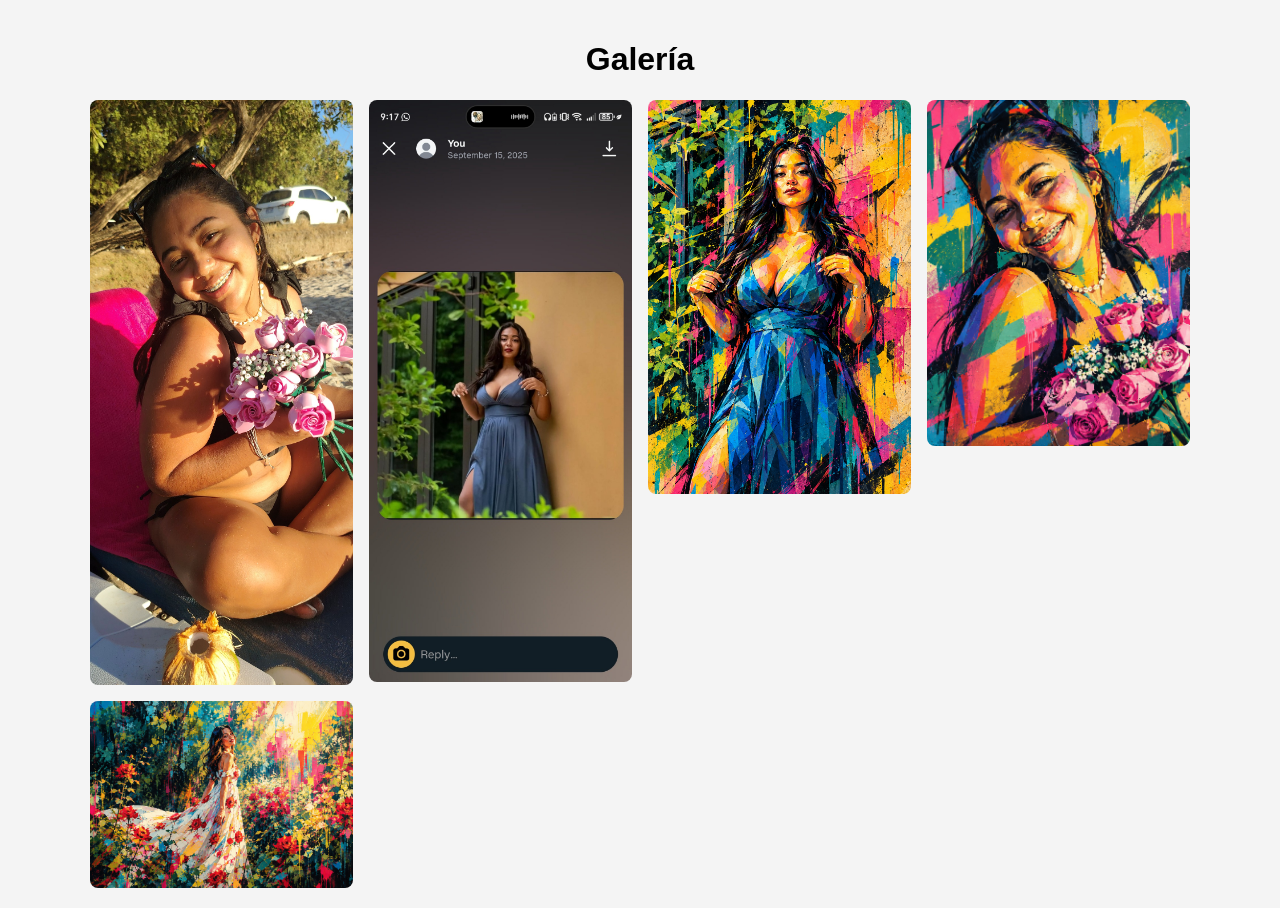
==== index.html @ f98235e9 "asdf" ====
<!DOCTYPE html>
<html lang="es">
<head>
  <meta charset="UTF-8">
  <meta name="viewport" content="width=device-width, initial-scale=1">
  <title>Galería</title>
  <link rel="stylesheet" href="index.css">
</head>
<body>
  <h1>Galería</h1>
  <main id="galeria"></main>
  <script src="index.js"></script>
</body>
</html>
---- index.css ----
body {
  font-family: sans-serif;
  margin: 0;
  padding: 20px;
  background: #f4f4f4;
}
h1 { text-align: center; }
#galeria {
  display: grid;
  grid-template-columns: repeat(auto-fill, minmax(250px, 1fr));
  gap: 16px;
  max-width: 1100px;
  margin: 0 auto;
}
#galeria img {
  width: 100%;
  height: auto;
  display: block;
  border-radius: 8px;
}
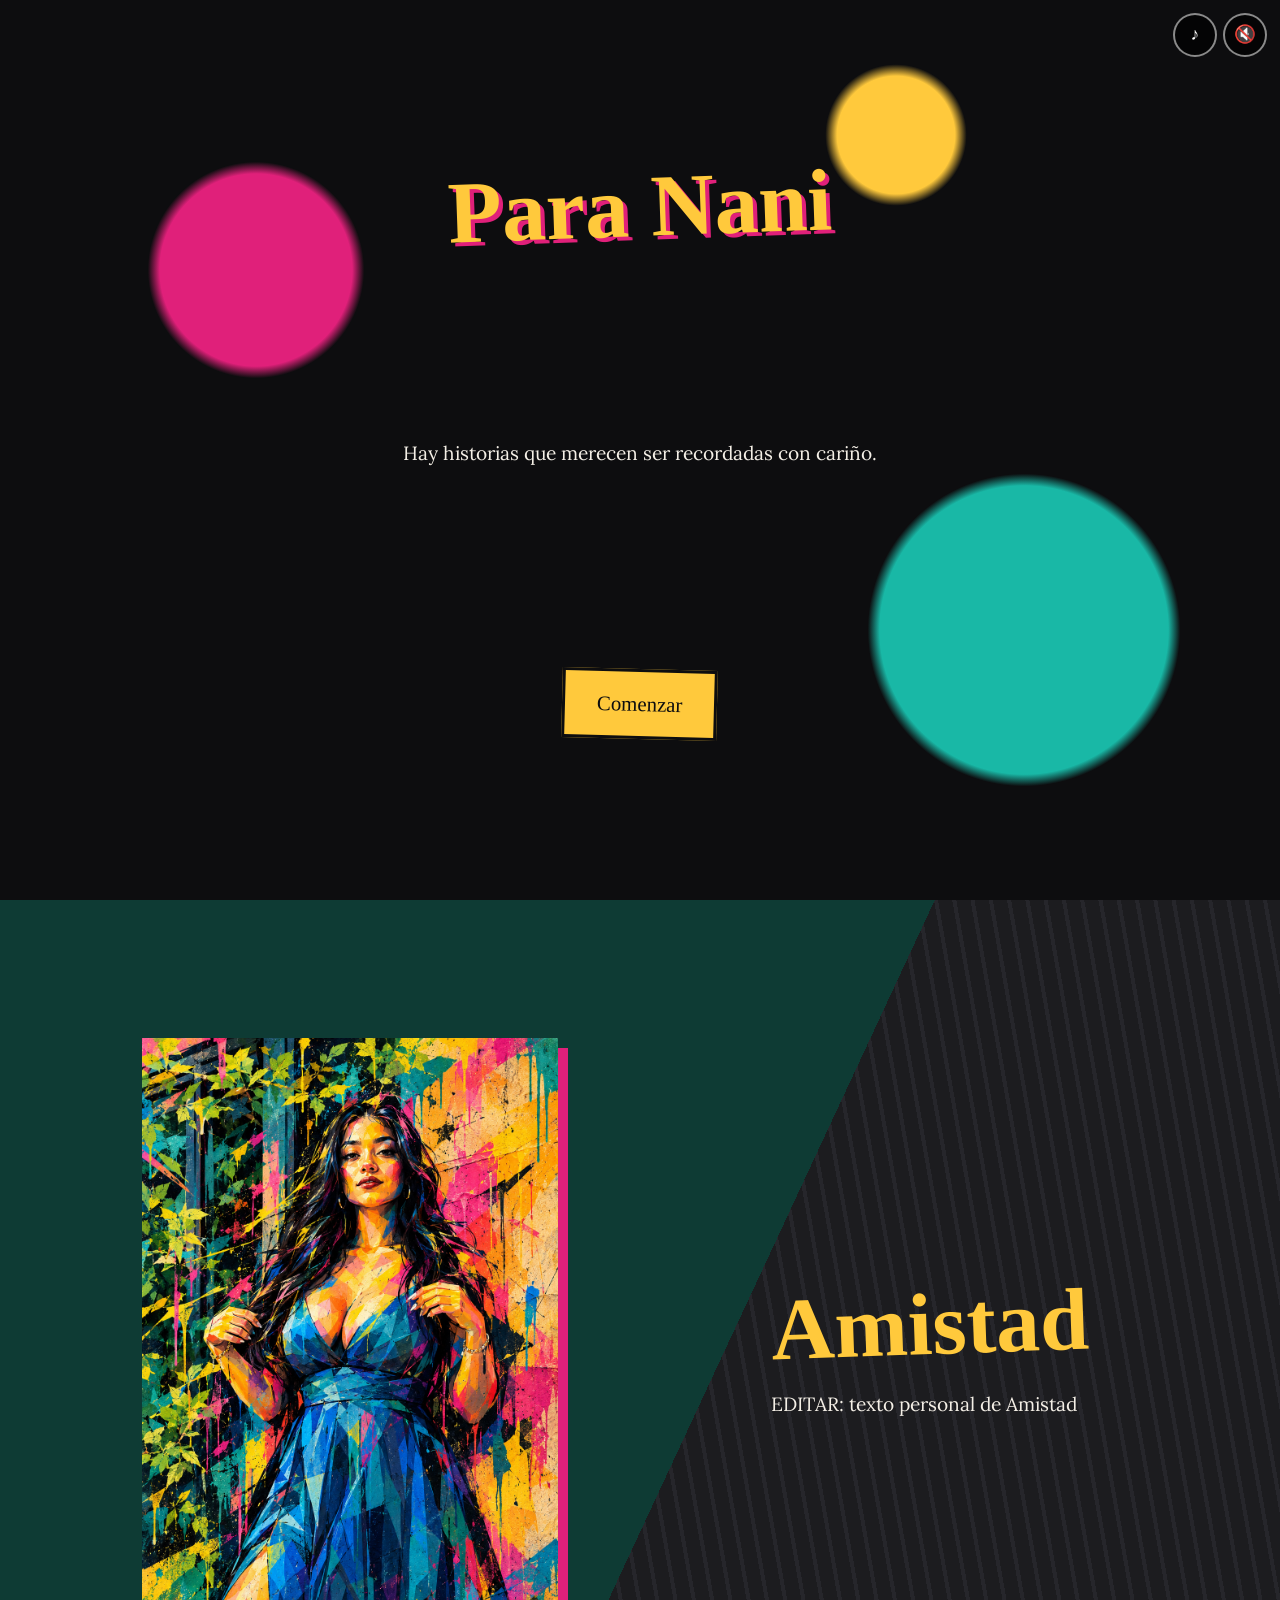
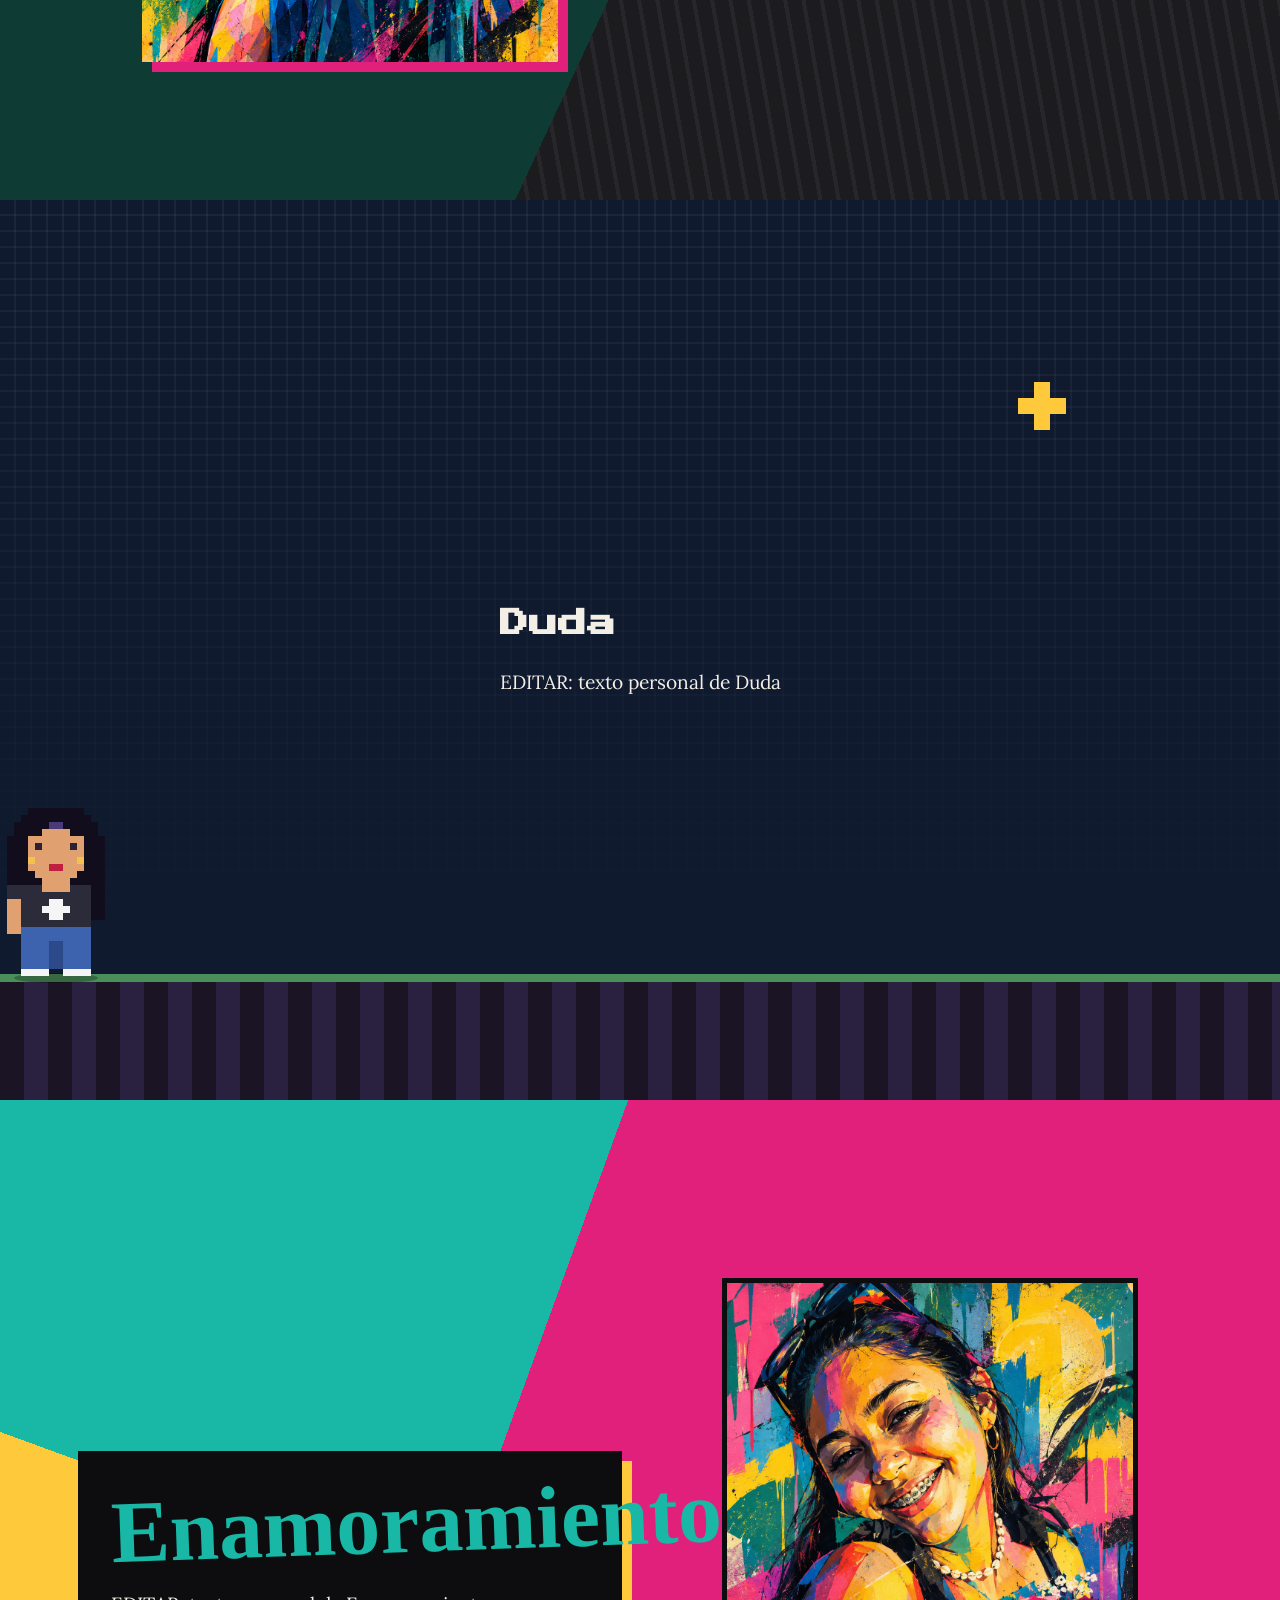
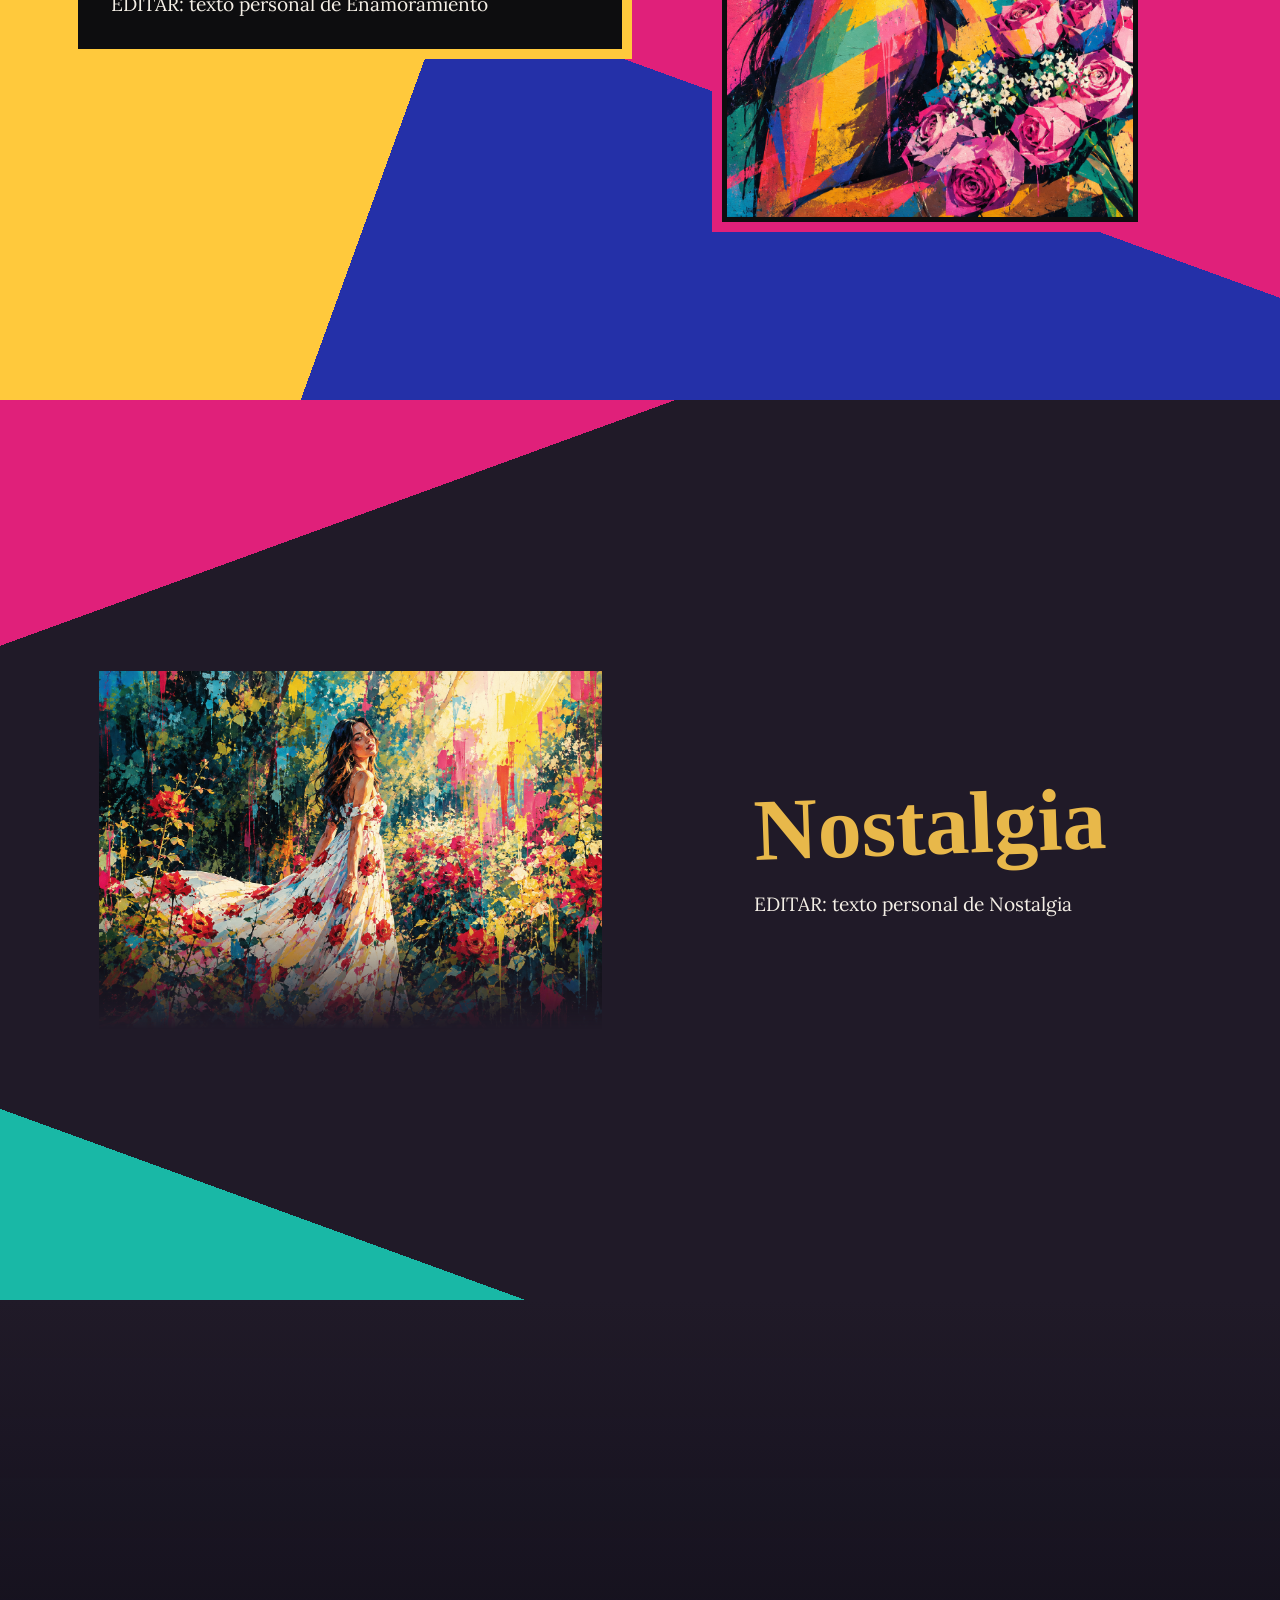
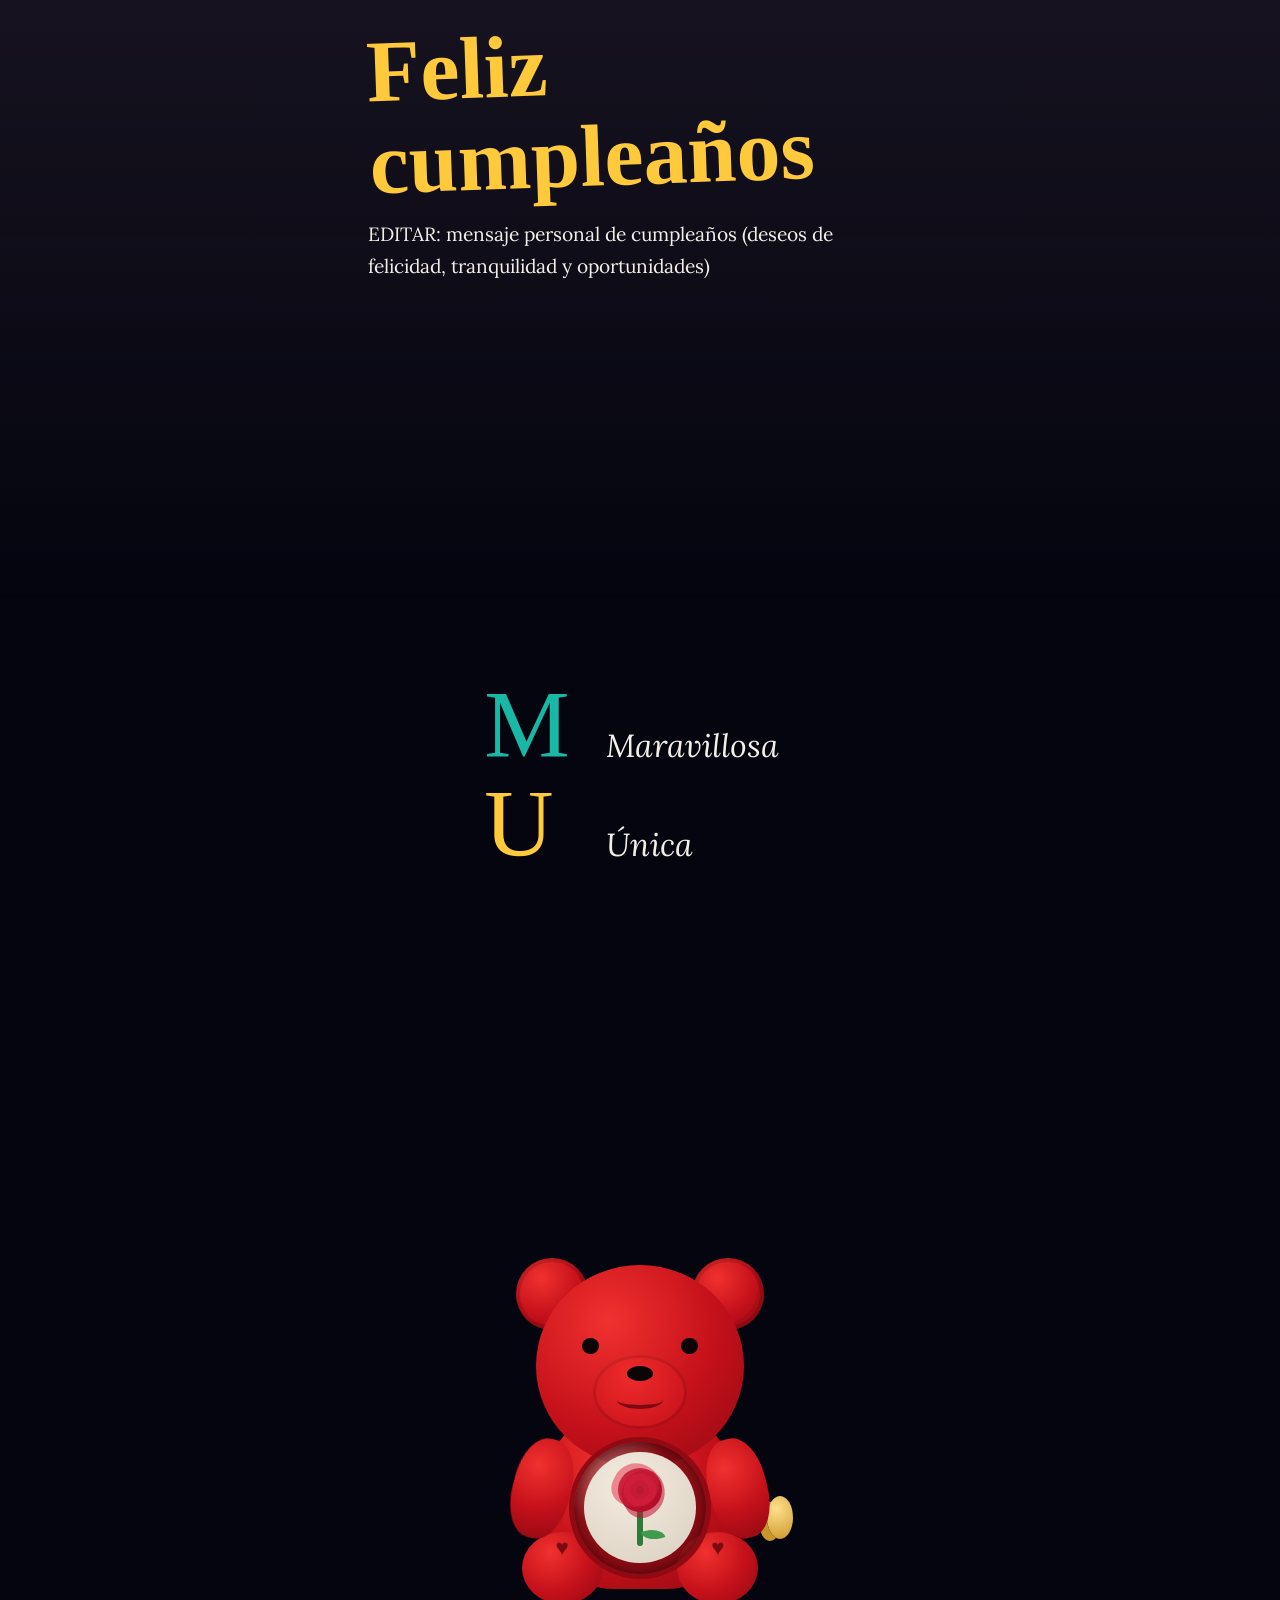
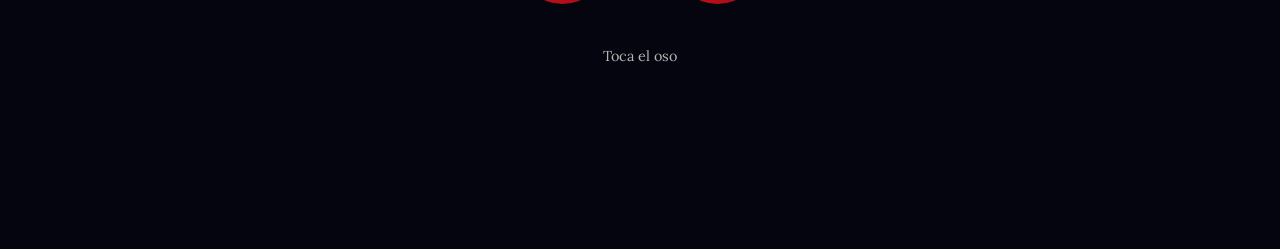
==== commit 7f7f301b: "asdf" ====
--- a/index.html
+++ b/index.html
@@ -1,14 +1,82 @@
 <!DOCTYPE html>
 <html lang="es">
 <head>
-  <meta charset="UTF-8">
-  <meta name="viewport" content="width=device-width, initial-scale=1">
-  <title>Galería</title>
-  <link rel="stylesheet" href="index.css">
+<meta charset="UTF-8">
+<meta name="viewport" content="width=device-width, initial-scale=1">
+<title>Para Nani</title>
+<link rel="preconnect" href="https://fonts.googleapis.com">
+<link rel="stylesheet" href="https://fonts.googleapis.com/css2?family=Permanent+Marker&family=Lora:ital,wght@0,400;0,600;1,400&family=Press+Start+2P&display=swap">
+<link rel="stylesheet" href="index.css">
+<link rel="stylesheet" href="pixel.css">
+<link rel="stylesheet" href="oso.css">
 </head>
 <body>
-  <h1>Galería</h1>
-  <main id="galeria"></main>
-  <script src="index.js"></script>
+<div class="audio" role="group" aria-label="Música">
+  <button id="btnPlay" aria-pressed="false" aria-label="Activar música">♪</button>
+  <button id="btnMute" aria-pressed="false" aria-label="Silenciar">🔇</button>
+</div>
+
+<div id="noche" aria-hidden="true"></div>
+<main>
+<section id="inicio" data-scene="inicio" class="s-inicio">
+  <h1 class="mural" data-t="inicioTitulo"></h1>
+  <p data-t="inicioFrase"></p>
+  <button id="btnStart" class="btn" data-t="inicioBoton"></button>
+</section>
+
+<section id="amistad" data-scene="amistad" class="s-amistad">
+  <img class="retrato mural-img" src="img/retrato-mural.png" alt="Retrato de Nani en estilo mural" loading="lazy">
+  <div class="texto"><h2 class="mural" data-t="amistadTitulo"></h2><p data-t="amistadTexto"></p></div>
+</section>
+
+<section id="duda" data-scene="duda" class="s-duda">
+  <div class="pixel-grid" aria-hidden="true"></div>
+  <div class="suelo" aria-hidden="true"></div>
+<div class="peek" aria-hidden="true"><div class="sprite"></div></div>
+  <div class="texto"><h2 class="pix" data-t="dudaTitulo"></h2><p data-t="dudaTexto"></p></div>
+</section>
+
+<section id="enamoramiento" data-scene="enamoramiento" class="s-pop">
+  <img class="retrato pop-img" src="img/retrato-popart.png" alt="Retrato pop art de Nani" loading="lazy">
+  <div class="texto"><h2 class="mural" data-t="popTitulo"></h2><p data-t="popTexto"></p></div>
+</section>
+
+<section id="nostalgia" data-scene="nostalgia" class="s-nostalgia">
+  <figure><img src="img/jardin.png" alt="Ilustración del jardín" loading="lazy"></figure>
+  <div class="texto"><h2 class="mural" data-t="nostalgiaTitulo"></h2><p data-t="nostalgiaTexto"></p></div>
+</section>
+
+<section id="cumple" data-scene="cumple" class="s-cumple">
+  <div class="texto"><h2 class="mural" data-t="cumpleTitulo"></h2><p data-t="cumpleTexto"></p></div>
+</section>
+
+<section id="cielo" data-scene="cielo" class="s-cielo">
+  <ul class="acrostico" aria-label="Mujer"></ul>
+  <button id="oso" class="oso" aria-pressed="false" aria-label="Oso rojo con una rosa en la pancita: toca para girarlo y ver el anillo">
+    <span class="oso-in" id="osoIn">
+      <span class="cara frente">
+        <i class="oreja i"></i><i class="oreja d"></i>
+        <i class="cuerpo"></i><i class="pie i"><b>♥</b></i><i class="pie d"><b>♥</b></i>
+        <i class="cabeza"><i class="ojo i"></i><i class="ojo d"></i><i class="hocico"><i class="nariz"></i><i class="sonrisa"></i></i></i>
+        <i class="brazo i"></i><i class="brazo d"></i>
+        <i class="llave"></i>
+        <i class="domo"><i class="velo">
+          <i class="rosa"><i class="tallo"></i><i class="hoja"></i><i class="flor"></i></i>
+          <i class="anillo"><i class="banda"></i><i class="gema"></i></i>
+        </i></i>
+      </span>
+      <span class="cara dorso">
+        <i class="oreja i"></i><i class="oreja d"></i><i class="cuerpo"></i><i class="cola"></i>
+        <i class="pie i"></i><i class="pie d"></i><i class="cabeza"></i>
+        <i class="brazo i"></i><i class="brazo d"></i>
+      </span>
+    </span>
+  </button>
+  <p class="pista" id="pista" data-t="osoPista"></p>
+  <p class="ultima" id="ultima" data-t="ultimaFrase"></p>
+</section>
+</main>
+
+<script src="index.js"></script>
 </body>
-</html>+</html>
--- a/index.css
+++ b/index.css
@@ -1,20 +1,133 @@
-body {
-  font-family: sans-serif;
-  margin: 0;
-  padding: 20px;
-  background: #f4f4f4;
+:root{
+  --negro:#0d0d0f; --verde:#0e3b34; --turq:#19b8a6; --amar:#ffc93c; --magenta:#e0207a; --oro:#e8b84a; --noche:#04050f;
+  --f-titulo:'Permanent Marker','Brush Script MT',cursive; --f-pix:'Press Start 2P',monospace; --f-texto:'Lora',Georgia,serif;
+  --cielo-pos:center; --cielo-zoom:cover;
 }
-h1 { text-align: center; }
-#galeria {
-  display: grid;
-  grid-template-columns: repeat(auto-fill, minmax(250px, 1fr));
-  gap: 16px;
-  max-width: 1100px;
-  margin: 0 auto;
+*{box-sizing:border-box;margin:0}
+html{scroll-behavior:smooth}
+body{font-family:var(--f-texto);color:#f4efe6;background:var(--noche);line-height:1.7;font-size:clamp(1rem,1.1vw + .8rem,1.2rem)}
+section{position:relative;min-height:100svh;display:grid;place-items:center;padding:clamp(1.5rem,6vw,5rem);overflow:hidden}
+.texto{max-width:34rem;position:relative;z-index:2}
+.texto p,.s-inicio p{max-width:60ch}
+.mural{font-family:var(--f-titulo);line-height:1.05;font-size:clamp(2.2rem,8vw,5.5rem);transform:rotate(-2deg);margin-bottom:1rem}
+.pix{font-family:var(--f-pix);font-size:clamp(1rem,3.5vw,1.8rem);line-height:1.6;margin-bottom:1.2rem}
+.btn{font:inherit;cursor:pointer;margin-top:2rem;padding:.9rem 2rem;border:3px solid currentColor;background:var(--amar);color:var(--negro);font-family:var(--f-titulo);font-size:1.3rem;transform:rotate(1.5deg)}
+:focus-visible{outline:3px solid var(--amar);outline-offset:3px}
+.retrato{max-width:min(90%,26rem);max-height:70svh;object-fit:contain}
+
+/* Inicio: graffiti */
+.s-inicio{text-align:center;background:radial-gradient(circle at 20% 30%,var(--magenta) 0 8%,transparent 9%),radial-gradient(circle at 80% 70%,var(--turq) 0 12%,transparent 13%),radial-gradient(circle at 70% 15%,var(--amar) 0 5%,transparent 6%),var(--negro)}
+.s-inicio .mural{color:var(--amar);text-shadow:4px 4px 0 var(--magenta)}
+.s-inicio p{margin-inline:auto}
+
+/* Amistad: graffiti y pintura */
+.s-amistad{grid-auto-flow:row;gap:2rem;background:linear-gradient(115deg,var(--verde) 55%,transparent 55%),repeating-linear-gradient(80deg,#1c1c1f 0 14px,#26262b 14px 18px)}
+.s-amistad .mural{color:var(--amar)}
+.mural-img{filter:drop-shadow(10px 10px 0 var(--magenta))}
+
+/* Duda: pixel art */
+.s-duda{background:#101a2e;image-rendering:pixelated}
+.pixel-grid{position:absolute;inset:0;background:
+  linear-gradient(#0000 calc(100% - 2px),#ffffff0d 0) 0 0/16px 16px,linear-gradient(90deg,#0000 calc(100% - 2px),#ffffff0d 0) 0 0/16px 16px;
+  mask-image:linear-gradient(#000,transparent 85%)}
+.s-duda::after{content:"";position:absolute;width:16px;height:16px;right:18%;top:22%;background:var(--amar);box-shadow:16px 0 var(--amar),0 16px var(--amar),-16px 0 var(--amar),0 -16px var(--amar);animation:titila 3s steps(2) infinite}
+@keyframes titila{50%{opacity:.35}}
+
+/* Enamoramiento: pop art + color blocking */
+.s-pop{gap:2rem;background:conic-gradient(from 200deg at 35% 55%,var(--amar) 0 25%,var(--turq) 0 50%,var(--magenta) 0 75%,#2430a8 0)}
+.s-pop .texto{background:var(--negro);padding:1.5rem 1.8rem;border:4px solid var(--negro);box-shadow:10px 10px 0 var(--amar)}
+.s-pop .mural{color:var(--turq)}
+.pop-img{border:5px solid var(--negro);box-shadow:-10px 10px 0 var(--magenta)}
+
+/* Nostalgia: mezcla */
+.s-nostalgia{gap:2rem;background:linear-gradient(160deg,var(--magenta) 0 18%,transparent 18%),linear-gradient(20deg,var(--turq) 0 14%,transparent 14%),#201a28}
+.s-nostalgia figure{max-width:min(92%,40rem);filter:saturate(.9);mask-image:linear-gradient(#000 70%,transparent)}
+.s-nostalgia img{width:100%;display:block}
+.s-nostalgia .mural{color:var(--oro)}
+
+/* Cumpleaños (mensaje) con salida hacia la noche */
+.s-cumple{background:linear-gradient(#201a28,#0a0b1c00)}
+.s-cumple .mural{color:var(--amar)}
+
+/* Cielo final */
+.s-cielo{background:transparent;align-content:center;gap:1.5rem;justify-items:center;text-align:center}
+.s-cielo>*{position:relative;z-index:1}
+.acrostico{list-style:none;padding:0;display:grid;gap:.2rem;text-align:left}
+.acrostico li{opacity:0;transform:translateY(14px);transition:opacity 1.2s,transform 1.2s;display:flex;align-items:baseline;gap:1rem}
+.acrostico li.on{opacity:1;transform:none}
+.acrostico b{font-family:var(--f-titulo);font-weight:400;font-size:clamp(3rem,11vw,6rem);line-height:1;color:var(--amar);min-width:1.1em}
+.acrostico span{font-size:clamp(1.2rem,4vw,2rem);font-style:italic}
+.acrostico li:nth-child(odd) b{color:var(--turq)}.acrostico li:nth-child(3) b{color:var(--magenta)}
+
+/* Oso rojo 3D: rosa -> anillo */
+.oso{all:unset;cursor:pointer;width:min(18rem,76vw);aspect-ratio:4/5;perspective:1000px;margin:3rem 0 1rem;animation:flota 5s ease-in-out infinite;touch-action:manipulation;-webkit-tap-highlight-color:transparent}
+.oso:focus-visible{outline:3px solid var(--amar);outline-offset:8px;border-radius:1.5rem}
+.oso-in{display:block;position:relative;width:100%;height:100%;transform-style:preserve-3d}
+@keyframes giro{from{transform:perspective(500px) rotateY(0)}to{transform:perspective(500px) rotateY(360deg)}}
+.domo.gira{animation:giro 1.3s cubic-bezier(.45,.05,.3,1)}
+@keyframes flota{50%{transform:translateY(-10px)}}
+.cara{position:absolute;inset:0;backface-visibility:hidden;-webkit-backface-visibility:hidden}
+.dorso{transform:rotateY(180deg)}
+.cara i{position:absolute;display:block;background:radial-gradient(circle at 35% 28%,#f0312f,#c4101a 55%,#8f0a12)}
+.cabeza{width:72%;height:56%;left:14%;top:6%;border-radius:50%;z-index:3}
+.oreja{width:25%;height:20%;top:4%;border-radius:50%;z-index:2;box-shadow:inset 0 0 0 4px #00000022,inset -6px -6px 0 #8f0a1255}
+.oreja.i{left:7%}.oreja.d{right:7%}
+.ojo{width:8%;height:8%;top:36%;border-radius:50%;background:#0b0506!important}
+.ojo.i{left:22%}.ojo.d{right:22%}
+.hocico{width:42%;height:34%;left:29%;top:46%;border-radius:50%;background:radial-gradient(circle at 40% 25%,#ef2b2b,#c4101a)!important;box-shadow:0 0 0 3px #00000018}
+.nariz{width:30%;height:22%;left:35%;top:12%;border-radius:50%;background:#0b0506!important}
+.sonrisa{width:52%;height:26%;left:24%;top:48%;background:none!important;border-bottom:4px solid #7d0a11;border-radius:0 0 60% 60%}
+.cuerpo{width:66%;height:50%;left:17%;top:46%;border-radius:42% 42% 36% 36%;z-index:1}
+.brazo{width:20%;height:28%;top:54%;border-radius:45%;z-index:4}
+.brazo.i{left:6%;transform:rotate(14deg)}.brazo.d{right:6%;transform:rotate(-14deg)}
+.pie{width:28%;height:20%;bottom:0;border-radius:50%;z-index:4;display:grid;place-items:center}
+.pie.i{left:9%}.pie.d{right:9%}
+.pie b{font-weight:400;color:#7d0a11;font-size:clamp(.9rem,4vw,1.4rem);line-height:1}
+.cola{width:20%;aspect-ratio:1;left:40%;top:70%;border-radius:50%;z-index:5}
+.llave{width:9%;height:12%;right:-3%;top:70%;border-radius:50%;background:radial-gradient(circle at 35% 30%,#ffe08a,#c9962b)!important;z-index:2;box-shadow:-10px 4px 0 -2px #c9962b}
+
+/* Domo de cristal */
+.domo{width:46%;aspect-ratio:1;left:27%;top:55%;border-radius:50%!important;z-index:5;background:radial-gradient(circle at 30% 25%,#ffffff55,transparent 40%),#5a0a1088!important;box-shadow:0 0 0 5px #8f0a12,inset 0 0 12px #0008}
+.domo .velo{position:absolute;inset:8%;width:auto;height:auto;border-radius:50%;background:radial-gradient(circle at 40% 30%,#f4ece0,#d9cfc0)!important;overflow:hidden}
+.domo .velo>i{background:none!important;inset:0;width:100%;height:100%;transition:opacity .5s .55s,transform .5s .55s}
+.anillo{opacity:0;transform:scale(.7)}
+[aria-pressed=true] .rosa{opacity:0;transform:scale(.7)}
+[aria-pressed=true] .anillo{opacity:1;transform:none}
+
+/* Rosa */
+.flor{width:40%;aspect-ratio:1;left:30%;top:14%;border-radius:50%;background:radial-gradient(circle,#7a0716 0 12%,#b40f2b 13% 30%,#d81e3d 31% 52%,#a60c26 53%)!important}
+.flor::before,.flor::after{content:"";position:absolute;inset:-10% 8% 8% -10%;border-radius:55% 45% 60% 40%;background:#e63a55;opacity:.55;transform:rotate(25deg)}
+.flor::after{inset:8% -10% -10% 8%;background:#c1122f;transform:rotate(-30deg)}
+.tallo{width:5%;height:34%;left:47.5%;top:50%;background:#2f7a3b!important;border-radius:3px}
+.hoja{width:20%;height:12%;left:52%;top:68%;background:#3f9a4c!important;border-radius:0 100% 0 100%;transform:rotate(-20deg)}
+
+/* Anillo rosado con corazón */
+.banda,.gema{inset:auto}
+.banda{background:none!important;width:52%;aspect-ratio:1;left:24%;top:38%;border-radius:50%;border:5px solid #e9a98c;box-shadow:0 0 6px #fff8,inset 0 0 4px #fff9}
+.gema{width:24%;height:22%;left:38%;top:20%;background:linear-gradient(135deg,#fff,#d8c9ff 45%,#fff 70%)!important;transform:rotate(-45deg);box-shadow:0 0 12px #fff;animation:brilla 2.2s ease-in-out infinite}
+.gema::before,.gema::after{content:"";position:absolute;width:100%;height:100%;border-radius:50%;background:linear-gradient(135deg,#fff,#d8c9ff 60%,#fff)}
+.gema::before{top:-50%;left:0}.gema::after{left:50%;top:0}
+@keyframes brilla{50%{filter:brightness(1.35) drop-shadow(0 0 8px #fff)}}
+.pista{font-size:.9rem;opacity:.75;animation:titila 3s ease-in-out infinite}
+.ultima{max-width:36ch;font-style:italic;opacity:0;transition:opacity 2.5s 1s;padding-bottom:3rem}
+.ultima.on{opacity:1}
+
+/* Fondo de cielo que aparece al llegar al final */
+#noche{position:fixed;inset:0;opacity:0;transition:opacity 3s;pointer-events:none;background:url("img/cielo.jpg") var(--cielo-pos)/var(--cielo-zoom) no-repeat,var(--noche)}
+body.noche #noche{opacity:1}
+
+/* Audio */
+.audio{position:fixed;top:.8rem;right:.8rem;z-index:20;display:flex;gap:.4rem}
+.audio button{width:2.75rem;height:2.75rem;border-radius:50%;border:2px solid #fff8;background:#000a;color:#fff;font-size:1.1rem;cursor:pointer}
+.audio button[aria-pressed=true]{background:var(--amar);color:var(--negro)}
+
+@media (min-width:800px){
+  .s-amistad,.s-pop,.s-nostalgia{grid-template-columns:1fr 1fr;align-items:center}
+  .s-pop .retrato{order:2;justify-self:center}
 }
-#galeria img {
-  width: 100%;
-  height: auto;
-  display: block;
-  border-radius: 8px;
+@media (prefers-reduced-motion:reduce){
+  *,*::before,*::after{animation:none!important;transition-duration:.01ms!important}
+  html{scroll-behavior:auto}
+  .acrostico li,.ultima{opacity:1;transform:none}
+  #noche{transition:none}
 }
--- a/pixel.css
+++ b/pixel.css
@@ -0,0 +1,18 @@
+/* Pixel art del saludo (personaje y animación originales). Escena: Duda */
+.s-duda{--s:14vh}
+.suelo{position:absolute;left:0;right:0;bottom:0;height:var(--s);background:repeating-linear-gradient(90deg,#1a1424 0 24px,#2a2140 24px 48px);border-top:8px solid #4a8f5a}
+.peek{--p:clamp(4px,1.2vw,7px);z-index:2;position:absolute;bottom:calc(var(--s) - 2px);left:0;width:calc(var(--p)*16);height:calc(var(--p)*24);
+  animation:peek 10s infinite}
+.peek::before{content:"";position:absolute;left:calc(var(--p)*2);bottom:calc(var(--p)*-1);
+  width:calc(var(--p)*12);height:calc(var(--p)*1.5);background:#0004;border-radius:50%}
+.sprite{position:absolute;inset:0 auto auto 0;width:var(--p);height:var(--p);box-shadow:calc(var(--p)*4) calc(var(--p)*0) #120d1c,calc(var(--p)*5) calc(var(--p)*0) #120d1c,calc(var(--p)*6) calc(var(--p)*0) #120d1c,calc(var(--p)*7) calc(var(--p)*0) #120d1c,calc(var(--p)*8) calc(var(--p)*0) #120d1c,calc(var(--p)*9) calc(var(--p)*0) #120d1c,calc(var(--p)*10) calc(var(--p)*0) #120d1c,calc(var(--p)*11) calc(var(--p)*0) #120d1c,calc(var(--p)*3) calc(var(--p)*1) #120d1c,calc(var(--p)*4) calc(var(--p)*1) #120d1c,calc(var(--p)*5) calc(var(--p)*1) #120d1c,calc(var(--p)*6) calc(var(--p)*1) #120d1c,calc(var(--p)*7) calc(var(--p)*1) #120d1c,calc(var(--p)*8) calc(var(--p)*1) #120d1c,calc(var(--p)*9) calc(var(--p)*1) #120d1c,calc(var(--p)*10) calc(var(--p)*1) #120d1c,calc(var(--p)*11) calc(var(--p)*1) #120d1c,calc(var(--p)*12) calc(var(--p)*1) #120d1c,calc(var(--p)*2) calc(var(--p)*2) #120d1c,calc(var(--p)*3) calc(var(--p)*2) #120d1c,calc(var(--p)*4) calc(var(--p)*2) #120d1c,calc(var(--p)*5) calc(var(--p)*2) #120d1c,calc(var(--p)*6) calc(var(--p)*2) #120d1c,calc(var(--p)*7) calc(var(--p)*2) #4a3a7a,calc(var(--p)*8) calc(var(--p)*2) #4a3a7a,calc(var(--p)*9) calc(var(--p)*2) #120d1c,calc(var(--p)*10) calc(var(--p)*2) #120d1c,calc(var(--p)*11) calc(var(--p)*2) #120d1c,calc(var(--p)*12) calc(var(--p)*2) #120d1c,calc(var(--p)*13) calc(var(--p)*2) #120d1c,calc(var(--p)*2) calc(var(--p)*3) #120d1c,calc(var(--p)*3) calc(var(--p)*3) #120d1c,calc(var(--p)*4) calc(var(--p)*3) #120d1c,calc(var(--p)*5) calc(var(--p)*3) #120d1c,calc(var(--p)*6) calc(var(--p)*3) #e0a070,calc(var(--p)*7) calc(var(--p)*3) #e0a070,calc(var(--p)*8) calc(var(--p)*3) #e0a070,calc(var(--p)*9) calc(var(--p)*3) #e0a070,calc(var(--p)*10) calc(var(--p)*3) #120d1c,calc(var(--p)*11) calc(var(--p)*3) #120d1c,calc(var(--p)*12) calc(var(--p)*3) #120d1c,calc(var(--p)*13) calc(var(--p)*3) #120d1c,calc(var(--p)*1) calc(var(--p)*4) #120d1c,calc(var(--p)*2) calc(var(--p)*4) #120d1c,calc(var(--p)*3) calc(var(--p)*4) #120d1c,calc(var(--p)*4) calc(var(--p)*4) #e0a070,calc(var(--p)*5) calc(var(--p)*4) #e0a070,calc(var(--p)*6) calc(var(--p)*4) #e0a070,calc(var(--p)*7) calc(var(--p)*4) #e0a070,calc(var(--p)*8) calc(var(--p)*4) #e0a070,calc(var(--p)*9) calc(var(--p)*4) #e0a070,calc(var(--p)*10) calc(var(--p)*4) #e0a070,calc(var(--p)*11) calc(var(--p)*4) #e0a070,calc(var(--p)*12) calc(var(--p)*4) #120d1c,calc(var(--p)*13) calc(var(--p)*4) #120d1c,calc(var(--p)*14) calc(var(--p)*4) #120d1c,calc(var(--p)*1) calc(var(--p)*5) #120d1c,calc(var(--p)*2) calc(var(--p)*5) #120d1c,calc(var(--p)*3) calc(var(--p)*5) #120d1c,calc(var(--p)*4) calc(var(--p)*5) #e0a070,calc(var(--p)*5) calc(var(--p)*5) #2b2233,calc(var(--p)*6) calc(var(--p)*5) #e0a070,calc(var(--p)*7) calc(var(--p)*5) #e0a070,calc(var(--p)*8) calc(var(--p)*5) #e0a070,calc(var(--p)*9) calc(var(--p)*5) #e0a070,calc(var(--p)*10) calc(var(--p)*5) #2b2233,calc(var(--p)*11) calc(var(--p)*5) #e0a070,calc(var(--p)*12) calc(var(--p)*5) #120d1c,calc(var(--p)*13) calc(var(--p)*5) #120d1c,calc(var(--p)*14) calc(var(--p)*5) #120d1c,calc(var(--p)*1) calc(var(--p)*6) #120d1c,calc(var(--p)*2) calc(var(--p)*6) #120d1c,calc(var(--p)*3) calc(var(--p)*6) #120d1c,calc(var(--p)*4) calc(var(--p)*6) #e0a070,calc(var(--p)*5) calc(var(--p)*6) #e0a070,calc(var(--p)*6) calc(var(--p)*6) #e0a070,calc(var(--p)*7) calc(var(--p)*6) #e0a070,calc(var(--p)*8) calc(var(--p)*6) #e0a070,calc(var(--p)*9) calc(var(--p)*6) #e0a070,calc(var(--p)*10) calc(var(--p)*6) #e0a070,calc(var(--p)*11) calc(var(--p)*6) #e0a070,calc(var(--p)*12) calc(var(--p)*6) #120d1c,calc(var(--p)*13) calc(var(--p)*6) #120d1c,calc(var(--p)*14) calc(var(--p)*6) #120d1c,calc(var(--p)*1) calc(var(--p)*7) #120d1c,calc(var(--p)*2) calc(var(--p)*7) #120d1c,calc(var(--p)*3) calc(var(--p)*7) #120d1c,calc(var(--p)*4) calc(var(--p)*7) #f2c14e,calc(var(--p)*5) calc(var(--p)*7) #e0a070,calc(var(--p)*6) calc(var(--p)*7) #e0a070,calc(var(--p)*7) calc(var(--p)*7) #e0a070,calc(var(--p)*8) calc(var(--p)*7) #e0a070,calc(var(--p)*9) calc(var(--p)*7) #e0a070,calc(var(--p)*10) calc(var(--p)*7) #e0a070,calc(var(--p)*11) calc(var(--p)*7) #f2c14e,calc(var(--p)*12) calc(var(--p)*7) #120d1c,calc(var(--p)*13) calc(var(--p)*7) #120d1c,calc(var(--p)*14) calc(var(--p)*7) #120d1c,calc(var(--p)*1) calc(var(--p)*8) #120d1c,calc(var(--p)*2) calc(var(--p)*8) #120d1c,calc(var(--p)*3) calc(var(--p)*8) #120d1c,calc(var(--p)*4) calc(var(--p)*8) #e0a070,calc(var(--p)*5) calc(var(--p)*8) #e0a070,calc(var(--p)*6) calc(var(--p)*8) #e0a070,calc(var(--p)*7) calc(var(--p)*8) #c0203f,calc(var(--p)*8) calc(var(--p)*8) #c0203f,calc(var(--p)*9) calc(var(--p)*8) #e0a070,calc(var(--p)*10) calc(var(--p)*8) #e0a070,calc(var(--p)*11) calc(var(--p)*8) #e0a070,calc(var(--p)*12) calc(var(--p)*8) #120d1c,calc(var(--p)*13) calc(var(--p)*8) #120d1c,calc(var(--p)*14) calc(var(--p)*8) #120d1c,calc(var(--p)*1) calc(var(--p)*9) #120d1c,calc(var(--p)*2) calc(var(--p)*9) #120d1c,calc(var(--p)*3) calc(var(--p)*9) #120d1c,calc(var(--p)*4) calc(var(--p)*9) #120d1c,calc(var(--p)*5) calc(var(--p)*9) #e0a070,calc(var(--p)*6) calc(var(--p)*9) #e0a070,calc(var(--p)*7) calc(var(--p)*9) #e0a070,calc(var(--p)*8) calc(var(--p)*9) #e0a070,calc(var(--p)*9) calc(var(--p)*9) #e0a070,calc(var(--p)*10) calc(var(--p)*9) #e0a070,calc(var(--p)*11) calc(var(--p)*9) #120d1c,calc(var(--p)*12) calc(var(--p)*9) #120d1c,calc(var(--p)*13) calc(var(--p)*9) #120d1c,calc(var(--p)*14) calc(var(--p)*9) #120d1c,calc(var(--p)*1) calc(var(--p)*10) #120d1c,calc(var(--p)*2) calc(var(--p)*10) #120d1c,calc(var(--p)*3) calc(var(--p)*10) #120d1c,calc(var(--p)*4) calc(var(--p)*10) #120d1c,calc(var(--p)*5) calc(var(--p)*10) #120d1c,calc(var(--p)*6) calc(var(--p)*10) #e0a070,calc(var(--p)*7) calc(var(--p)*10) #e0a070,calc(var(--p)*8) calc(var(--p)*10) #e0a070,calc(var(--p)*9) calc(var(--p)*10) #e0a070,calc(var(--p)*10) calc(var(--p)*10) #120d1c,calc(var(--p)*11) calc(var(--p)*10) #120d1c,calc(var(--p)*12) calc(var(--p)*10) #120d1c,calc(var(--p)*13) calc(var(--p)*10) #120d1c,calc(var(--p)*14) calc(var(--p)*10) #120d1c,calc(var(--p)*1) calc(var(--p)*11) #2b2b3a,calc(var(--p)*2) calc(var(--p)*11) #2b2b3a,calc(var(--p)*3) calc(var(--p)*11) #2b2b3a,calc(var(--p)*4) calc(var(--p)*11) #2b2b3a,calc(var(--p)*5) calc(var(--p)*11) #2b2b3a,calc(var(--p)*6) calc(var(--p)*11) #e0a070,calc(var(--p)*7) calc(var(--p)*11) #e0a070,calc(var(--p)*8) calc(var(--p)*11) #e0a070,calc(var(--p)*9) calc(var(--p)*11) #e0a070,calc(var(--p)*10) calc(var(--p)*11) #2b2b3a,calc(var(--p)*11) calc(var(--p)*11) #2b2b3a,calc(var(--p)*12) calc(var(--p)*11) #2b2b3a,calc(var(--p)*13) calc(var(--p)*11) #120d1c,calc(var(--p)*14) calc(var(--p)*11) #120d1c,calc(var(--p)*1) calc(var(--p)*12) #2b2b3a,calc(var(--p)*2) calc(var(--p)*12) #2b2b3a,calc(var(--p)*3) calc(var(--p)*12) #2b2b3a,calc(var(--p)*4) calc(var(--p)*12) #2b2b3a,calc(var(--p)*5) calc(var(--p)*12) #2b2b3a,calc(var(--p)*6) calc(var(--p)*12) #2b2b3a,calc(var(--p)*7) calc(var(--p)*12) #2b2b3a,calc(var(--p)*8) calc(var(--p)*12) #2b2b3a,calc(var(--p)*9) calc(var(--p)*12) #2b2b3a,calc(var(--p)*10) calc(var(--p)*12) #2b2b3a,calc(var(--p)*11) calc(var(--p)*12) #2b2b3a,calc(var(--p)*12) calc(var(--p)*12) #2b2b3a,calc(var(--p)*13) calc(var(--p)*12) #120d1c,calc(var(--p)*14) calc(var(--p)*12) #120d1c,calc(var(--p)*1) calc(var(--p)*13) #e0a070,calc(var(--p)*2) calc(var(--p)*13) #e0a070,calc(var(--p)*3) calc(var(--p)*13) #2b2b3a,calc(var(--p)*4) calc(var(--p)*13) #2b2b3a,calc(var(--p)*5) calc(var(--p)*13) #2b2b3a,calc(var(--p)*6) calc(var(--p)*13) #2b2b3a,calc(var(--p)*7) calc(var(--p)*13) #f5f5f5,calc(var(--p)*8) calc(var(--p)*13) #f5f5f5,calc(var(--p)*9) calc(var(--p)*13) #2b2b3a,calc(var(--p)*10) calc(var(--p)*13) #2b2b3a,calc(var(--p)*11) calc(var(--p)*13) #2b2b3a,calc(var(--p)*12) calc(var(--p)*13) #2b2b3a,calc(var(--p)*13) calc(var(--p)*13) #120d1c,calc(var(--p)*14) calc(var(--p)*13) #120d1c,calc(var(--p)*1) calc(var(--p)*14) #e0a070,calc(var(--p)*2) calc(var(--p)*14) #e0a070,calc(var(--p)*3) calc(var(--p)*14) #2b2b3a,calc(var(--p)*4) calc(var(--p)*14) #2b2b3a,calc(var(--p)*5) calc(var(--p)*14) #2b2b3a,calc(var(--p)*6) calc(var(--p)*14) #f5f5f5,calc(var(--p)*7) calc(var(--p)*14) #f5f5f5,calc(var(--p)*8) calc(var(--p)*14) #f5f5f5,calc(var(--p)*9) calc(var(--p)*14) #f5f5f5,calc(var(--p)*10) calc(var(--p)*14) #2b2b3a,calc(var(--p)*11) calc(var(--p)*14) #2b2b3a,calc(var(--p)*12) calc(var(--p)*14) #2b2b3a,calc(var(--p)*13) calc(var(--p)*14) #120d1c,calc(var(--p)*14) calc(var(--p)*14) #120d1c,calc(var(--p)*1) calc(var(--p)*15) #e0a070,calc(var(--p)*2) calc(var(--p)*15) #e0a070,calc(var(--p)*3) calc(var(--p)*15) #2b2b3a,calc(var(--p)*4) calc(var(--p)*15) #2b2b3a,calc(var(--p)*5) calc(var(--p)*15) #2b2b3a,calc(var(--p)*6) calc(var(--p)*15) #2b2b3a,calc(var(--p)*7) calc(var(--p)*15) #f5f5f5,calc(var(--p)*8) calc(var(--p)*15) #f5f5f5,calc(var(--p)*9) calc(var(--p)*15) #2b2b3a,calc(var(--p)*10) calc(var(--p)*15) #2b2b3a,calc(var(--p)*11) calc(var(--p)*15) #2b2b3a,calc(var(--p)*12) calc(var(--p)*15) #2b2b3a,calc(var(--p)*13) calc(var(--p)*15) #120d1c,calc(var(--p)*14) calc(var(--p)*15) #120d1c,calc(var(--p)*1) calc(var(--p)*16) #e0a070,calc(var(--p)*2) calc(var(--p)*16) #e0a070,calc(var(--p)*3) calc(var(--p)*16) #2b2b3a,calc(var(--p)*4) calc(var(--p)*16) #2b2b3a,calc(var(--p)*5) calc(var(--p)*16) #2b2b3a,calc(var(--p)*6) calc(var(--p)*16) #2b2b3a,calc(var(--p)*7) calc(var(--p)*16) #2b2b3a,calc(var(--p)*8) calc(var(--p)*16) #2b2b3a,calc(var(--p)*9) calc(var(--p)*16) #2b2b3a,calc(var(--p)*10) calc(var(--p)*16) #2b2b3a,calc(var(--p)*11) calc(var(--p)*16) #2b2b3a,calc(var(--p)*12) calc(var(--p)*16) #2b2b3a,calc(var(--p)*1) calc(var(--p)*17) #e0a070,calc(var(--p)*2) calc(var(--p)*17) #e0a070,calc(var(--p)*3) calc(var(--p)*17) #3d62ae,calc(var(--p)*4) calc(var(--p)*17) #3d62ae,calc(var(--p)*5) calc(var(--p)*17) #3d62ae,calc(var(--p)*6) calc(var(--p)*17) #3d62ae,calc(var(--p)*7) calc(var(--p)*17) #3d62ae,calc(var(--p)*8) calc(var(--p)*17) #3d62ae,calc(var(--p)*9) calc(var(--p)*17) #3d62ae,calc(var(--p)*10) calc(var(--p)*17) #3d62ae,calc(var(--p)*11) calc(var(--p)*17) #3d62ae,calc(var(--p)*12) calc(var(--p)*17) #3d62ae,calc(var(--p)*3) calc(var(--p)*18) #3d62ae,calc(var(--p)*4) calc(var(--p)*18) #3d62ae,calc(var(--p)*5) calc(var(--p)*18) #3d62ae,calc(var(--p)*6) calc(var(--p)*18) #3d62ae,calc(var(--p)*7) calc(var(--p)*18) #3d62ae,calc(var(--p)*8) calc(var(--p)*18) #3d62ae,calc(var(--p)*9) calc(var(--p)*18) #3d62ae,calc(var(--p)*10) calc(var(--p)*18) #3d62ae,calc(var(--p)*11) calc(var(--p)*18) #3d62ae,calc(var(--p)*12) calc(var(--p)*18) #3d62ae,calc(var(--p)*3) calc(var(--p)*19) #3d62ae,calc(var(--p)*4) calc(var(--p)*19) #3d62ae,calc(var(--p)*5) calc(var(--p)*19) #3d62ae,calc(var(--p)*6) calc(var(--p)*19) #3d62ae,calc(var(--p)*7) calc(var(--p)*19) #2c4a8a,calc(var(--p)*8) calc(var(--p)*19) #2c4a8a,calc(var(--p)*9) calc(var(--p)*19) #3d62ae,calc(var(--p)*10) calc(var(--p)*19) #3d62ae,calc(var(--p)*11) calc(var(--p)*19) #3d62ae,calc(var(--p)*12) calc(var(--p)*19) #3d62ae,calc(var(--p)*3) calc(var(--p)*20) #3d62ae,calc(var(--p)*4) calc(var(--p)*20) #3d62ae,calc(var(--p)*5) calc(var(--p)*20) #3d62ae,calc(var(--p)*6) calc(var(--p)*20) #3d62ae,calc(var(--p)*7) calc(var(--p)*20) #2c4a8a,calc(var(--p)*8) calc(var(--p)*20) #2c4a8a,calc(var(--p)*9) calc(var(--p)*20) #3d62ae,calc(var(--p)*10) calc(var(--p)*20) #3d62ae,calc(var(--p)*11) calc(var(--p)*20) #3d62ae,calc(var(--p)*12) calc(var(--p)*20) #3d62ae,calc(var(--p)*3) calc(var(--p)*21) #3d62ae,calc(var(--p)*4) calc(var(--p)*21) #3d62ae,calc(var(--p)*5) calc(var(--p)*21) #3d62ae,calc(var(--p)*6) calc(var(--p)*21) #3d62ae,calc(var(--p)*7) calc(var(--p)*21) #2c4a8a,calc(var(--p)*8) calc(var(--p)*21) #2c4a8a,calc(var(--p)*9) calc(var(--p)*21) #3d62ae,calc(var(--p)*10) calc(var(--p)*21) #3d62ae,calc(var(--p)*11) calc(var(--p)*21) #3d62ae,calc(var(--p)*12) calc(var(--p)*21) #3d62ae,calc(var(--p)*3) calc(var(--p)*22) #3d62ae,calc(var(--p)*4) calc(var(--p)*22) #3d62ae,calc(var(--p)*5) calc(var(--p)*22) #3d62ae,calc(var(--p)*6) calc(var(--p)*22) #3d62ae,calc(var(--p)*7) calc(var(--p)*22) #2c4a8a,calc(var(--p)*8) calc(var(--p)*22) #2c4a8a,calc(var(--p)*9) calc(var(--p)*22) #3d62ae,calc(var(--p)*10) calc(var(--p)*22) #3d62ae,calc(var(--p)*11) calc(var(--p)*22) #3d62ae,calc(var(--p)*12) calc(var(--p)*22) #3d62ae,calc(var(--p)*3) calc(var(--p)*23) #f5f5f5,calc(var(--p)*4) calc(var(--p)*23) #f5f5f5,calc(var(--p)*5) calc(var(--p)*23) #f5f5f5,calc(var(--p)*6) calc(var(--p)*23) #f5f5f5,calc(var(--p)*9) calc(var(--p)*23) #f5f5f5,calc(var(--p)*10) calc(var(--p)*23) #f5f5f5,calc(var(--p)*11) calc(var(--p)*23) #f5f5f5,calc(var(--p)*12) calc(var(--p)*23) #f5f5f5}
+.sprite::after{content:"";position:absolute;left:0;top:0;width:var(--p);height:var(--p);
+  animation:wave .6s steps(1,end) infinite}
+@keyframes peek{
+  0%,8%{transform:translateX(-100%);animation-timing-function:ease-out}
+  22%,70%{transform:translateX(-18%);animation-timing-function:ease-in}
+  84%,100%{transform:translateX(-100%)}}
+@keyframes wave{
+  0%{box-shadow:calc(var(--p)*13) calc(var(--p)*3) #e0a070,calc(var(--p)*14) calc(var(--p)*3) #e0a070,calc(var(--p)*15) calc(var(--p)*3) #e0a070,calc(var(--p)*13) calc(var(--p)*4) #e0a070,calc(var(--p)*14) calc(var(--p)*4) #e0a070,calc(var(--p)*15) calc(var(--p)*4) #e0a070,calc(var(--p)*13) calc(var(--p)*5) #e0a070,calc(var(--p)*14) calc(var(--p)*5) #e0a070,calc(var(--p)*15) calc(var(--p)*5) #e0a070,calc(var(--p)*13) calc(var(--p)*6) #e0a070,calc(var(--p)*14) calc(var(--p)*6) #e0a070,calc(var(--p)*13) calc(var(--p)*7) #e0a070,calc(var(--p)*14) calc(var(--p)*7) #e0a070,calc(var(--p)*13) calc(var(--p)*8) #e0a070,calc(var(--p)*14) calc(var(--p)*8) #e0a070,calc(var(--p)*13) calc(var(--p)*9) #e0a070,calc(var(--p)*14) calc(var(--p)*9) #e0a070,calc(var(--p)*13) calc(var(--p)*10) #e0a070,calc(var(--p)*14) calc(var(--p)*10) #e0a070,calc(var(--p)*12) calc(var(--p)*11) #2b2b3a,calc(var(--p)*13) calc(var(--p)*11) #2b2b3a,calc(var(--p)*14) calc(var(--p)*11) #2b2b3a,calc(var(--p)*12) calc(var(--p)*12) #2b2b3a,calc(var(--p)*13) calc(var(--p)*12) #2b2b3a,calc(var(--p)*14) calc(var(--p)*12) #2b2b3a}
+  50%{box-shadow:calc(var(--p)*13) calc(var(--p)*2) #e0a070,calc(var(--p)*14) calc(var(--p)*2) #e0a070,calc(var(--p)*15) calc(var(--p)*2) #e0a070,calc(var(--p)*13) calc(var(--p)*3) #e0a070,calc(var(--p)*14) calc(var(--p)*3) #e0a070,calc(var(--p)*15) calc(var(--p)*3) #e0a070,calc(var(--p)*13) calc(var(--p)*4) #e0a070,calc(var(--p)*14) calc(var(--p)*4) #e0a070,calc(var(--p)*15) calc(var(--p)*4) #e0a070,calc(var(--p)*14) calc(var(--p)*5) #e0a070,calc(var(--p)*15) calc(var(--p)*5) #e0a070,calc(var(--p)*14) calc(var(--p)*6) #e0a070,calc(var(--p)*15) calc(var(--p)*6) #e0a070,calc(var(--p)*14) calc(var(--p)*7) #e0a070,calc(var(--p)*15) calc(var(--p)*7) #e0a070,calc(var(--p)*14) calc(var(--p)*8) #e0a070,calc(var(--p)*15) calc(var(--p)*8) #e0a070,calc(var(--p)*14) calc(var(--p)*9) #e0a070,calc(var(--p)*15) calc(var(--p)*9) #e0a070,calc(var(--p)*14) calc(var(--p)*10) #e0a070,calc(var(--p)*15) calc(var(--p)*10) #e0a070,calc(var(--p)*12) calc(var(--p)*11) #2b2b3a,calc(var(--p)*13) calc(var(--p)*11) #2b2b3a,calc(var(--p)*14) calc(var(--p)*11) #2b2b3a,calc(var(--p)*12) calc(var(--p)*12) #2b2b3a,calc(var(--p)*13) calc(var(--p)*12) #2b2b3a,calc(var(--p)*14) calc(var(--p)*12) #2b2b3a}}
+@media (prefers-reduced-motion:reduce){.peek,.sprite::after{animation:none}.peek{transform:translateX(-18%)}}
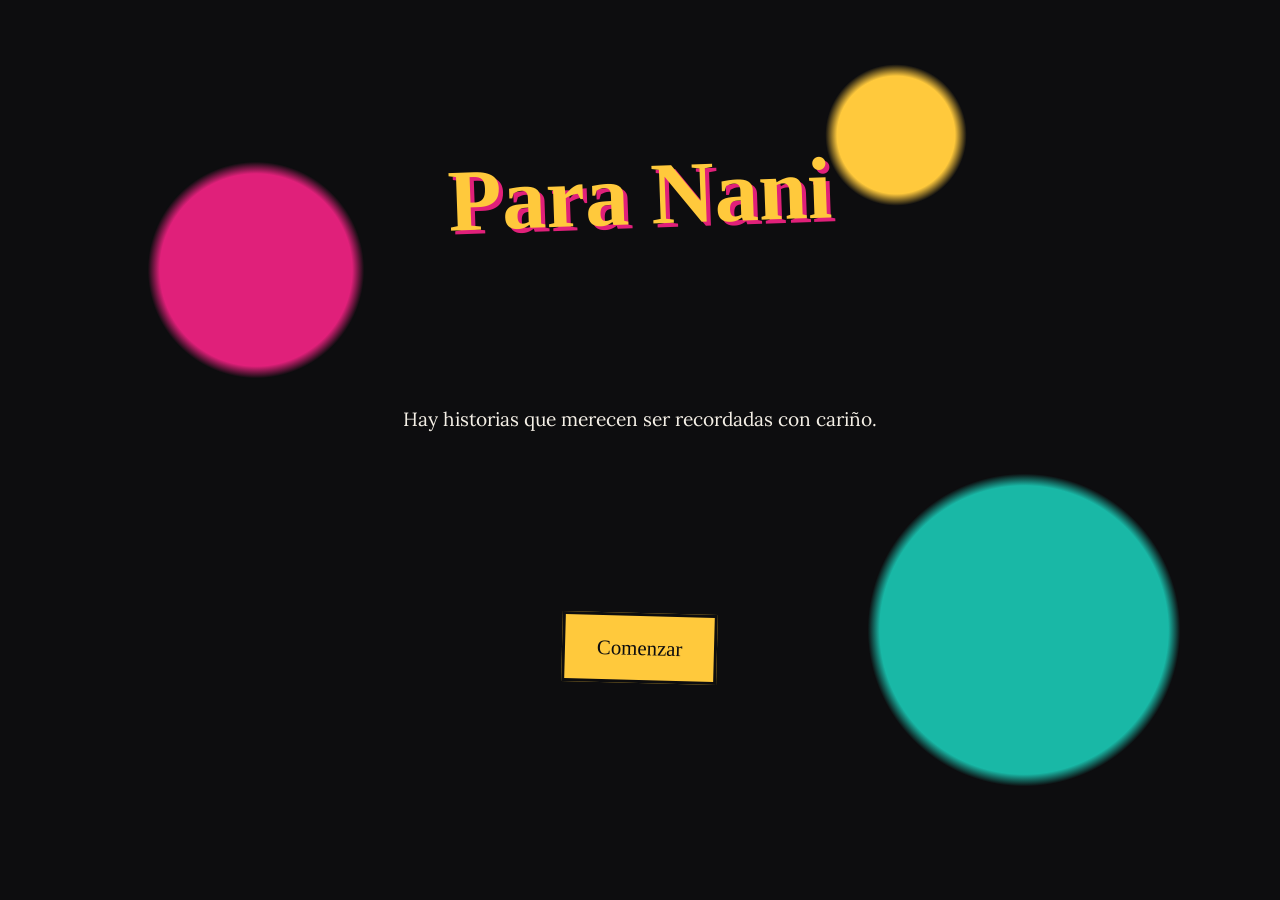
==== commit ad760f55: "asdf" ====
--- a/index.html
+++ b/index.html
@@ -8,13 +8,20 @@
 <link rel="stylesheet" href="https://fonts.googleapis.com/css2?family=Permanent+Marker&family=Lora:ital,wght@0,400;0,600;1,400&family=Press+Start+2P&display=swap">
 <link rel="stylesheet" href="index.css">
 <link rel="stylesheet" href="pixel.css">
-<link rel="stylesheet" href="oso.css">
 </head>
 <body>
-<div class="audio" role="group" aria-label="Música">
-  <button id="btnPlay" aria-pressed="false" aria-label="Activar música">♪</button>
-  <button id="btnMute" aria-pressed="false" aria-label="Silenciar">🔇</button>
-</div>
+<aside id="musica" class="musica" aria-label="Música sugerida" hidden>
+  <div id="mPanel" class="m-panel" hidden>
+    <p class="m-sub">Canciones de esta etapa</p>
+    <ul id="mLista"></ul>
+  </div>
+  <div id="mEmbed" class="m-embed"></div>
+  <div class="m-barra">
+    <span class="m-info"><small id="mEtapa"></small><b id="mTitulo"></b><span id="mArtista"></span></span>
+    <a id="mEscuchar" class="m-btn" target="_blank" rel="noopener">Escuchar</a>
+    <button id="mToggle" class="m-btn" aria-expanded="false" aria-controls="mPanel">Lista</button>
+  </div>
+</aside>
 
 <div id="noche" aria-hidden="true"></div>
 <main>
@@ -32,7 +39,7 @@
 <section id="duda" data-scene="duda" class="s-duda">
   <div class="pixel-grid" aria-hidden="true"></div>
   <div class="suelo" aria-hidden="true"></div>
-<div class="peek" aria-hidden="true"><div class="sprite"></div></div>
+  <div class="peek" aria-hidden="true"><div class="sprite"></div></div>
   <div class="texto"><h2 class="pix" data-t="dudaTitulo"></h2><p data-t="dudaTexto"></p></div>
 </section>
 
@@ -74,6 +81,7 @@
   </button>
   <p class="pista" id="pista" data-t="osoPista"></p>
   <p class="ultima" id="ultima" data-t="ultimaFrase"></p>
+  <p class="playlist"><a href="https://open.spotify.com/playlist/4c50d4zpqIgIIOZxDVZhDu" target="_blank" rel="noopener" data-t="playlistTexto"></a></p>
 </section>
 </main>
 
--- a/index.css
+++ b/index.css
@@ -89,7 +89,7 @@
 /* Domo de cristal */
 .domo{width:46%;aspect-ratio:1;left:27%;top:55%;border-radius:50%!important;z-index:5;background:radial-gradient(circle at 30% 25%,#ffffff55,transparent 40%),#5a0a1088!important;box-shadow:0 0 0 5px #8f0a12,inset 0 0 12px #0008}
 .domo .velo{position:absolute;inset:8%;width:auto;height:auto;border-radius:50%;background:radial-gradient(circle at 40% 30%,#f4ece0,#d9cfc0)!important;overflow:hidden}
-.domo .velo>i{background:none!important;inset:0;width:100%;height:100%;transition:opacity .5s .55s,transform .5s .55s}
+.domo .velo>i{background:none!important;inset:0;width:100%;height:100%;transition:opacity .2s .6s,transform .2s .6s}
 .anillo{opacity:0;transform:scale(.7)}
 [aria-pressed=true] .rosa{opacity:0;transform:scale(.7)}
 [aria-pressed=true] .anillo{opacity:1;transform:none}
@@ -116,10 +116,28 @@
 #noche{position:fixed;inset:0;opacity:0;transition:opacity 3s;pointer-events:none;background:url("img/cielo.jpg") var(--cielo-pos)/var(--cielo-zoom) no-repeat,var(--noche)}
 body.noche #noche{opacity:1}
 
-/* Audio */
-.audio{position:fixed;top:.8rem;right:.8rem;z-index:20;display:flex;gap:.4rem}
-.audio button{width:2.75rem;height:2.75rem;border-radius:50%;border:2px solid #fff8;background:#000a;color:#fff;font-size:1.1rem;cursor:pointer}
-.audio button[aria-pressed=true]{background:var(--amar);color:var(--negro)}
+/* Reproductor sugerido (discreto) */
+.musica{position:fixed;left:.6rem;bottom:.6rem;z-index:20;width:min(26rem,calc(100% - 1.2rem));font-size:.85rem;line-height:1.3;color:#f4efe6;background:#04050fcc;backdrop-filter:blur(6px);-webkit-backdrop-filter:blur(6px);border:1px solid #ffffff1f;border-radius:10px}
+.musica[hidden]{display:none}
+.m-barra{display:flex;align-items:center;gap:.5rem;padding:.5rem .6rem}
+.m-info{flex:1;min-width:0;display:grid}
+.m-info small{opacity:.6;letter-spacing:.08em;text-transform:uppercase;font-size:.65rem}
+.m-info b,.m-info span{white-space:nowrap;overflow:hidden;text-overflow:ellipsis;font-weight:400}
+.m-info b{font-weight:600}.m-info span{opacity:.75}
+.m-btn{font:inherit;color:inherit;text-decoration:none;cursor:pointer;background:none;border:1px solid #ffffff44;border-radius:999px;padding:.35rem .8rem}
+.m-btn:hover{border-color:var(--amar);color:var(--amar)}
+.m-panel{padding:.6rem .8rem .2rem;max-height:45svh;overflow:auto;border-bottom:1px solid #ffffff1a}
+.m-sub{opacity:.6;font-size:.7rem;letter-spacing:.08em;text-transform:uppercase;margin-bottom:.3rem}
+.m-panel ul{list-style:none;padding:0}
+.m-panel li button{all:unset;display:block;width:100%;cursor:pointer;padding:.35rem .2rem;border-radius:6px}
+.m-panel li button:hover{background:#ffffff14}
+.m-panel li button[aria-pressed=true]{color:var(--amar)}
+.m-panel li button:focus-visible{outline:2px solid var(--amar)}
+#mEmbed iframe{display:block;width:100%;height:80px;border:0;border-radius:10px 10px 0 0}
+#mEmbed:empty{display:none}
+.playlist{max-width:34ch;font-size:.95rem;opacity:.85}
+.playlist a{color:inherit;text-underline-offset:4px}
+.playlist a:hover{color:var(--amar)}
 
 @media (min-width:800px){
   .s-amistad,.s-pop,.s-nostalgia{grid-template-columns:1fr 1fr;align-items:center}
@@ -130,4 +148,23 @@
   html{scroll-behavior:auto}
   .acrostico li,.ultima{opacity:1;transform:none}
   #noche{transition:none}
+}
+
+/* Pantallas separadas */
+.paginas main>section{display:none}
+.paginas main>section.activa{display:grid;animation:entra .9s both;padding-bottom:9rem}
+@keyframes entra{from{opacity:0}}
+section:focus{outline:none}
+.pasos{grid-column:1/-1;display:flex;gap:1rem;justify-content:center;margin-top:2rem;position:relative;z-index:3}
+.pasos button{font:inherit;color:#fff;background:#000b;border:2px solid #fff;border-radius:999px;padding:.7rem 1.6rem;cursor:pointer}
+.pasos .sig{background:var(--amar);color:var(--negro);border-color:var(--amar)}
+.pasos button:hover{filter:brightness(1.15)}
+
+/* Enamoramiento: orden de la cuadrícula y título dentro del recuadro */
+.s-pop .pasos{order:3}
+.s-pop .texto{max-width:38rem}
+.s-pop .mural{font-size:clamp(1.8rem,4.2vw,3rem);overflow-wrap:anywhere}
+@media (min-width:800px){
+  .s-pop .texto{grid-column:1;grid-row:1}
+  .s-pop .retrato{grid-column:2;grid-row:1}
 }
